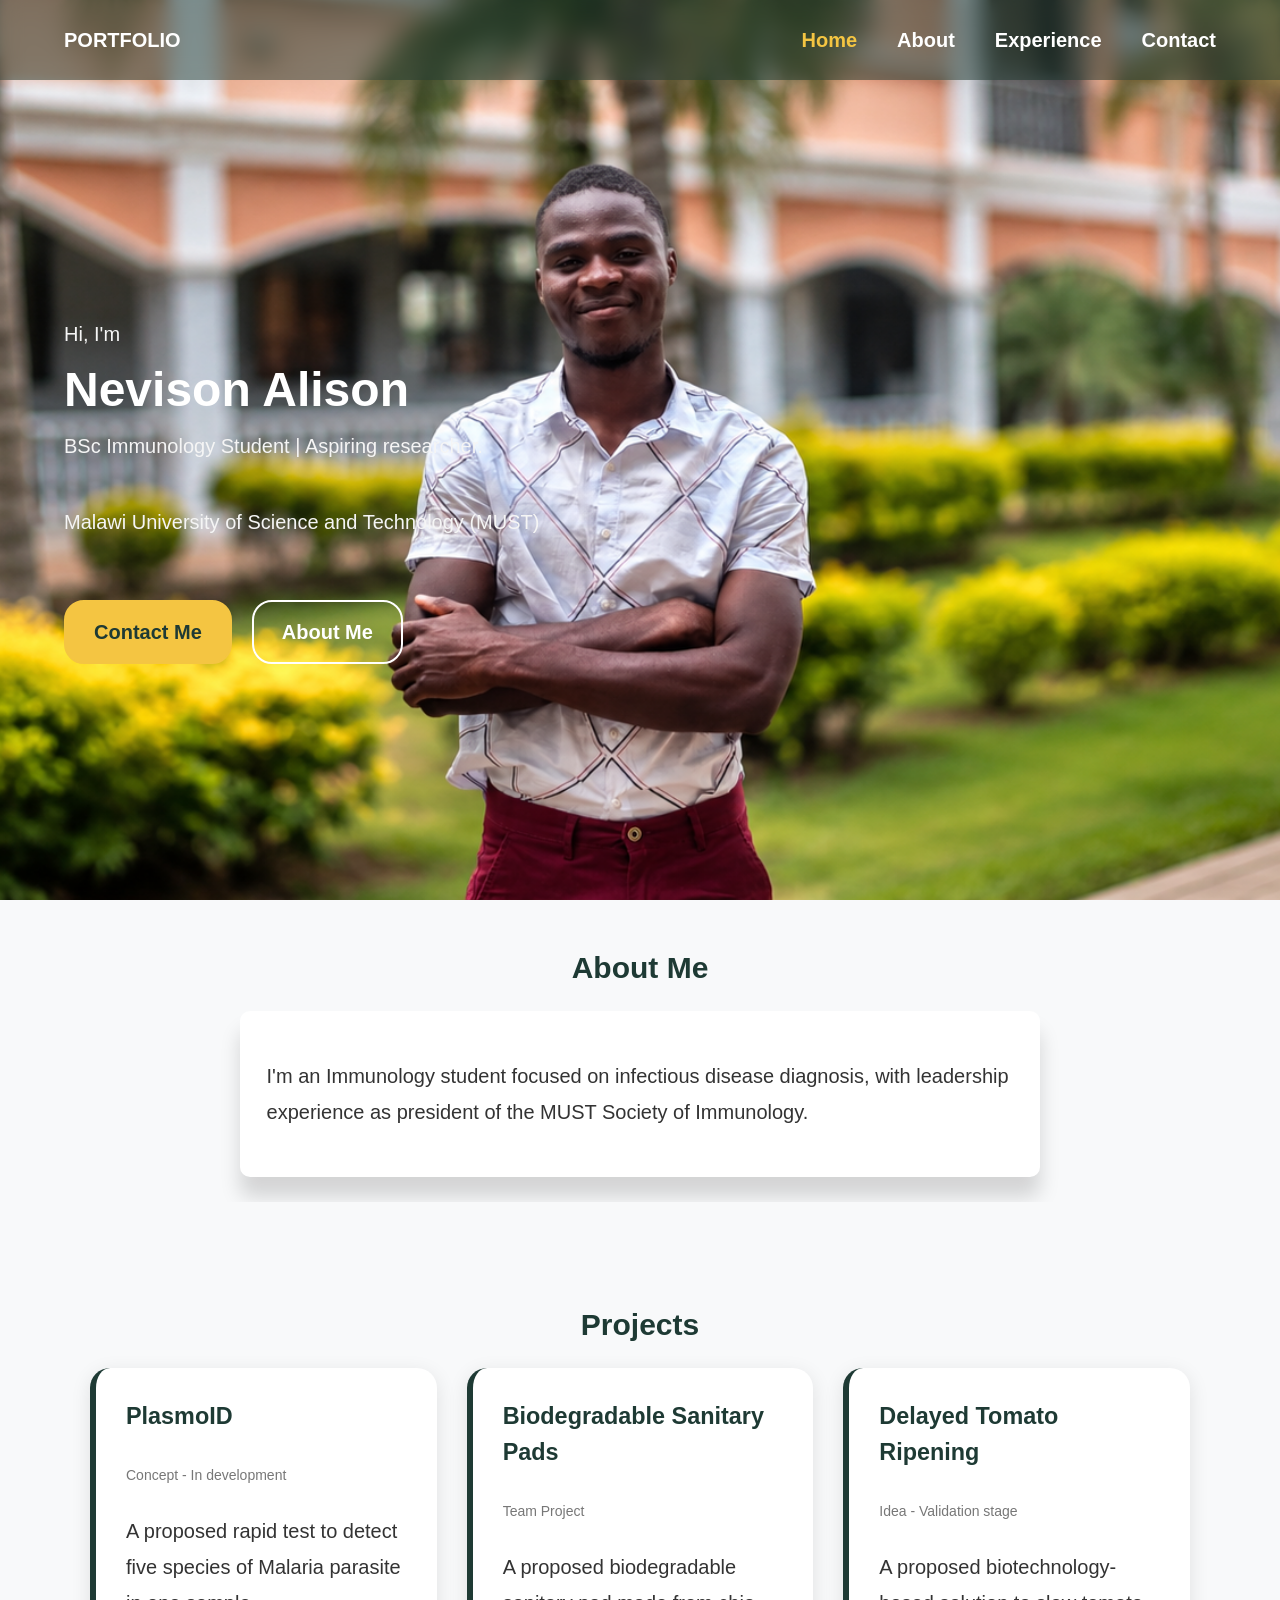
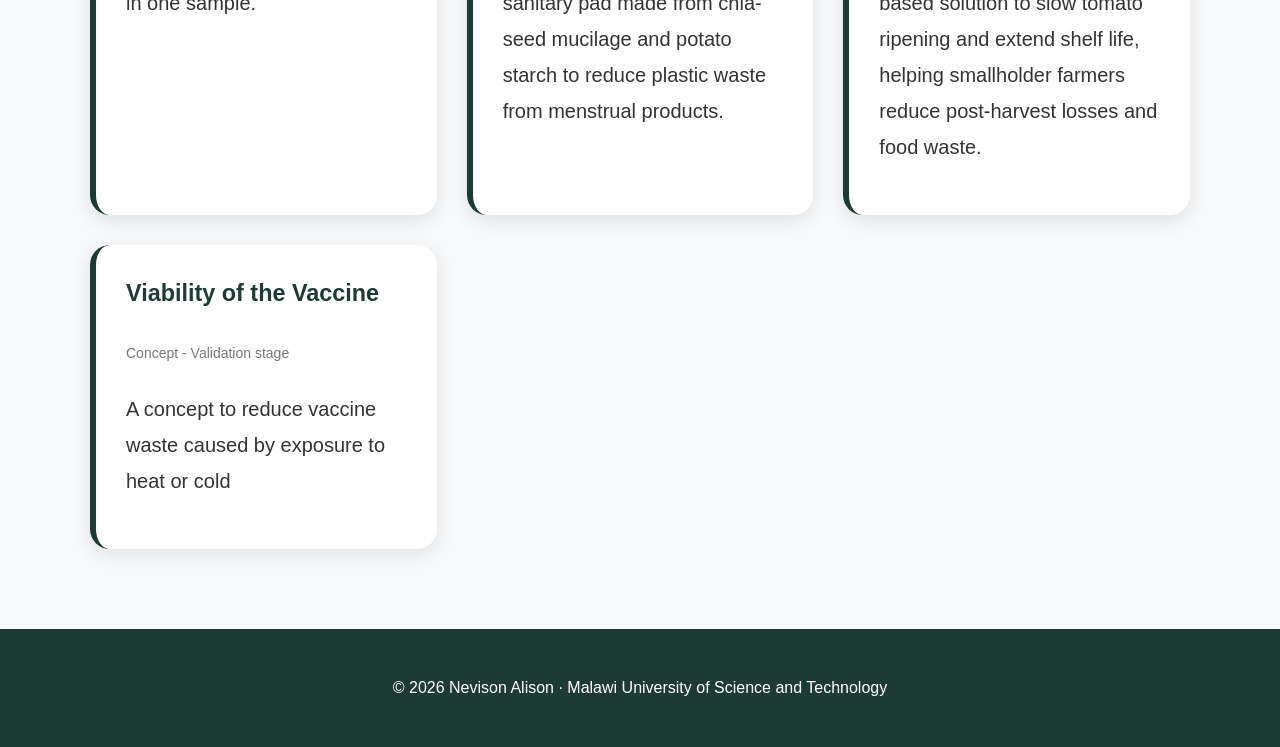
==== index.html @ 595ccbab "First version of my portfolio" ====
<!DOCTYPE html>
<html lang="en">
    <head>
        <meta charset="UTF-8">
        <meta name="viewport" content="width=device-width,initial-scale=1">
        <title>Nevison Alison | Immunology Student</title>
        <link rel="stylesheet" href="./styles/style.css">
    </head>
    <body>
        <header class="navbar-section">
            <h1 class="logo">PORTFOLIO</h1>
            <div class="nav-links">
                <a href="index.html" class="active">Home</a>
                <a href="about.html">About</a>
                <a href="experience.html">Experience</a>
                <a href="contact.html">Contact</a>
            </div>
            <button class="hamburger" aria-label="Open menu">☰</button>
        </header>


        <section class="hero">

            <p>Hi, I'm</p>
            <h1>Nevison Alison</h1>
            <p> BSc Immunology Student | Aspiring researcher.</p>
            <p>Malawi University of Science and Technology (MUST)</p>

            <div class="hero-buttons">
                <a href="contact.html" class="btn btn-primary"> Contact Me</a>
                <a href="#about" class="btn">About Me</a>
            </div>
        </section>
        <section class="about-me" id="about">
                <h2>About Me</h2>
                <div class="about-me-description">
                <p>
                    I'm an Immunology student focused on infectious disease diagnosis, with leadership experience as president of the MUST Society of Immunology.
                </p>
                </div>
        </section>

        <section class="projects" id="projects">
            <h2>Projects</h2>
            <div class = "project-grid">
                <article class="project-card">
                    <h3>PlasmoID</h3>
                    <p class ="status">Concept - In development</p>
                    <p>A proposed rapid test to detect five species of Malaria parasite in one sample.</p>
                </article>

                <article class="project-card">
                    <h3>Biodegradable Sanitary Pads</h3>
                    <p class="status">Team Project</p>
                    <p>A proposed biodegradable sanitary pad made from chia-seed mucilage and potato starch to reduce plastic waste from menstrual products.</p>
                </article>
                <article class="project-card">
                    <h3>Delayed Tomato Ripening </h3>
                    <p class="status">Idea - Validation stage</p>
                    <p> A proposed biotechnology-based solution to slow tomato ripening and extend shelf life, helping smallholder farmers reduce post-harvest losses and food waste.</p>
                </article>
                <article class=" project-card">
                    <h3>Viability of the Vaccine</h3>
                    <p class=" status">Concept - Validation stage</p>
                    <p> A concept to reduce vaccine waste caused by exposure to heat or cold</p>
                </article>
            </div>
        </section>
        <footer class="footer">
             <p>© 2026 Nevison Alison · Malawi University of Science and Technology</p>
        </footer>
        <script src="./styles/script.js"></script>
    </body>
</html>
---- styles/style.css ----
/* change a color here, it changes everywhere..these arevariables */
:root {
    --green: #1E3A34;
    --gold: #f4c542; 
    --light: #f8f9fa;
}
/* general styles  */
* {box-sizing: border-box;}

html {scroll-behavior: smooth;}

body {
    margin:0;
    font-family: Arial, Helvetica, sans-serif;
    background:var(--light);
    color: #333;
    font-size: 20px;
    min-height: 100vh;
    display: flex;
    flex-direction: column;
    line-height: 1.8em;
    
    
}
a {
    color: var(--green);
    font-weight: bold;
    text-decoration: none;
}

/* navbar styles */
.navbar-section{
    display: flex;
    justify-content: space-between;
    align-items: center;
    position: fixed;
    top: 0;
    left: 0;
    right: 0;
    z-index: 100;
    height: 80px;
    padding: 0 5%;
    
    
    
    background-color: rgba(30, 58, 50, 0.5);
    backdrop-filter: blur(10px);
}
.nav-links {
    display: flex;
    gap: 40px;
}
.nav-links a{
    transition: .3s;
    color: white;
}
.nav-links a:hover{
    color: var(--gold);
}
.logo {
    color: white;
    font-size: 20px;
}
.hero {
    min-height: 100vh;
    padding: 120px 5% 60px;
    display: flex;
    flex-direction: column;
    justify-content: center;
    background-image: url(./photos/background.png);
    background-repeat: no-repeat;
    background-position: center;
    color: whitesmoke;
    background-size: cover;

}
.hero h1{
    color: white;
    font-size: 48px;
    margin: 0;
}

/* reusable button */

.btn{
    display: inline-block;
    border: 2px solid white;
    border-radius: 20px;
    padding: 12px 28px;
    color: white;
    transition: .3s;
    

}
.hero-buttons{
    display: flex;
    gap: 20px;
    margin-top: 40px;
}
    
.btn:hover {
    transform: translateY(-5px);

}
.btn-primary {
    background: var(--gold);
    border-color: var(--gold);
    color: var(--green);
}
.about-me {
    padding: 2%;
    display: flex;
    flex-direction: column;
    align-items: center;
    scroll-margin-top: 80px;
}
.about-me h2 { color:var(--green)}
.about-me-description {
    max-width: 800px;
    border: 2px solid white;
    border-radius: 10px;
    background-color: white;
    box-shadow: 0 20px 20px rgb(0,0,0, .15);
    padding: 2%;
}
.hamburger {
    display: none;
    background: none;
    border: none;
    color: white;
    font-size: 32px;
    cursor: pointer;
}
/* project css */
.projects {
    padding: 80px 5%;
    background: var(--light);
}
.projects h2 {
    text-align: center;
    color: var(--green);
}
.project-grid {
    display: grid;
    grid-template-columns: repeat(auto-fit, minmax(280px,1fr));
    gap: 30px;
    max-width: 1100px;
    margin: 0 auto;

}
.project-card {
    padding: 30px;
    border-radius: 20px;
    border-left: 6px solid var(--green);
    background: white;
    box-shadow: 0 5px 20px rgba(0,0,0,.1);
    transition: .3s;

}
.project-card:hover {transform: translateY(-10px);}
.project-card h3 {margin-top: 0; color: var(--green);}
.status {font-size: 14px; color: #777;}

/* inner pages styles  */
.page{
    max-width: 1000px;
    margin: 0 auto;
    padding: 120px 5% 60px;
    flex: 1;
    width: 100%;
}
.page h1 {color: var(--green);}
.page h2 {color: var(--green);}
.active {color: var(--gold) !important}

.timeline-item {
    background: white;
    padding: 25px 30px;
    margin-bottom: 25px;
    border-left: 6px solid var(--green);
    border-radius: 10px;
    box-shadow: 0 5px 20px rgba(0,0,0,0.08);
}
.timeline-item h3 {
    margin: 0 0 5px;
    color: var(--green);
}
.timeline-item .meta {
    font-size: 14px;
    color: #777;
    margin: 0 0 12px;
}

.timeline-item ul {
    list-style-type: circle;
}
 /* footer styles  */

 .footer {
    background: var(--green);
    color: white;
    text-align: center;
    padding: 25px 5%;
    font-size: 16px;
}


@media (max-width: 768px) {
    /* rules here apply only when the screen is 768px wide or narrower */
    .hamburger {display:block;}
    .nav-links {
        display: none;
        position: absolute;
        top:80px;
        left: 0;
        right: 0;
        flex-direction: column;
        gap: 0;
        background: var(--green);
    }
    .nav-links a {padding: 16px 5%;}
    .nav-links.open {display: flex;}
    .hero h1 {font-size: 34px;}
}
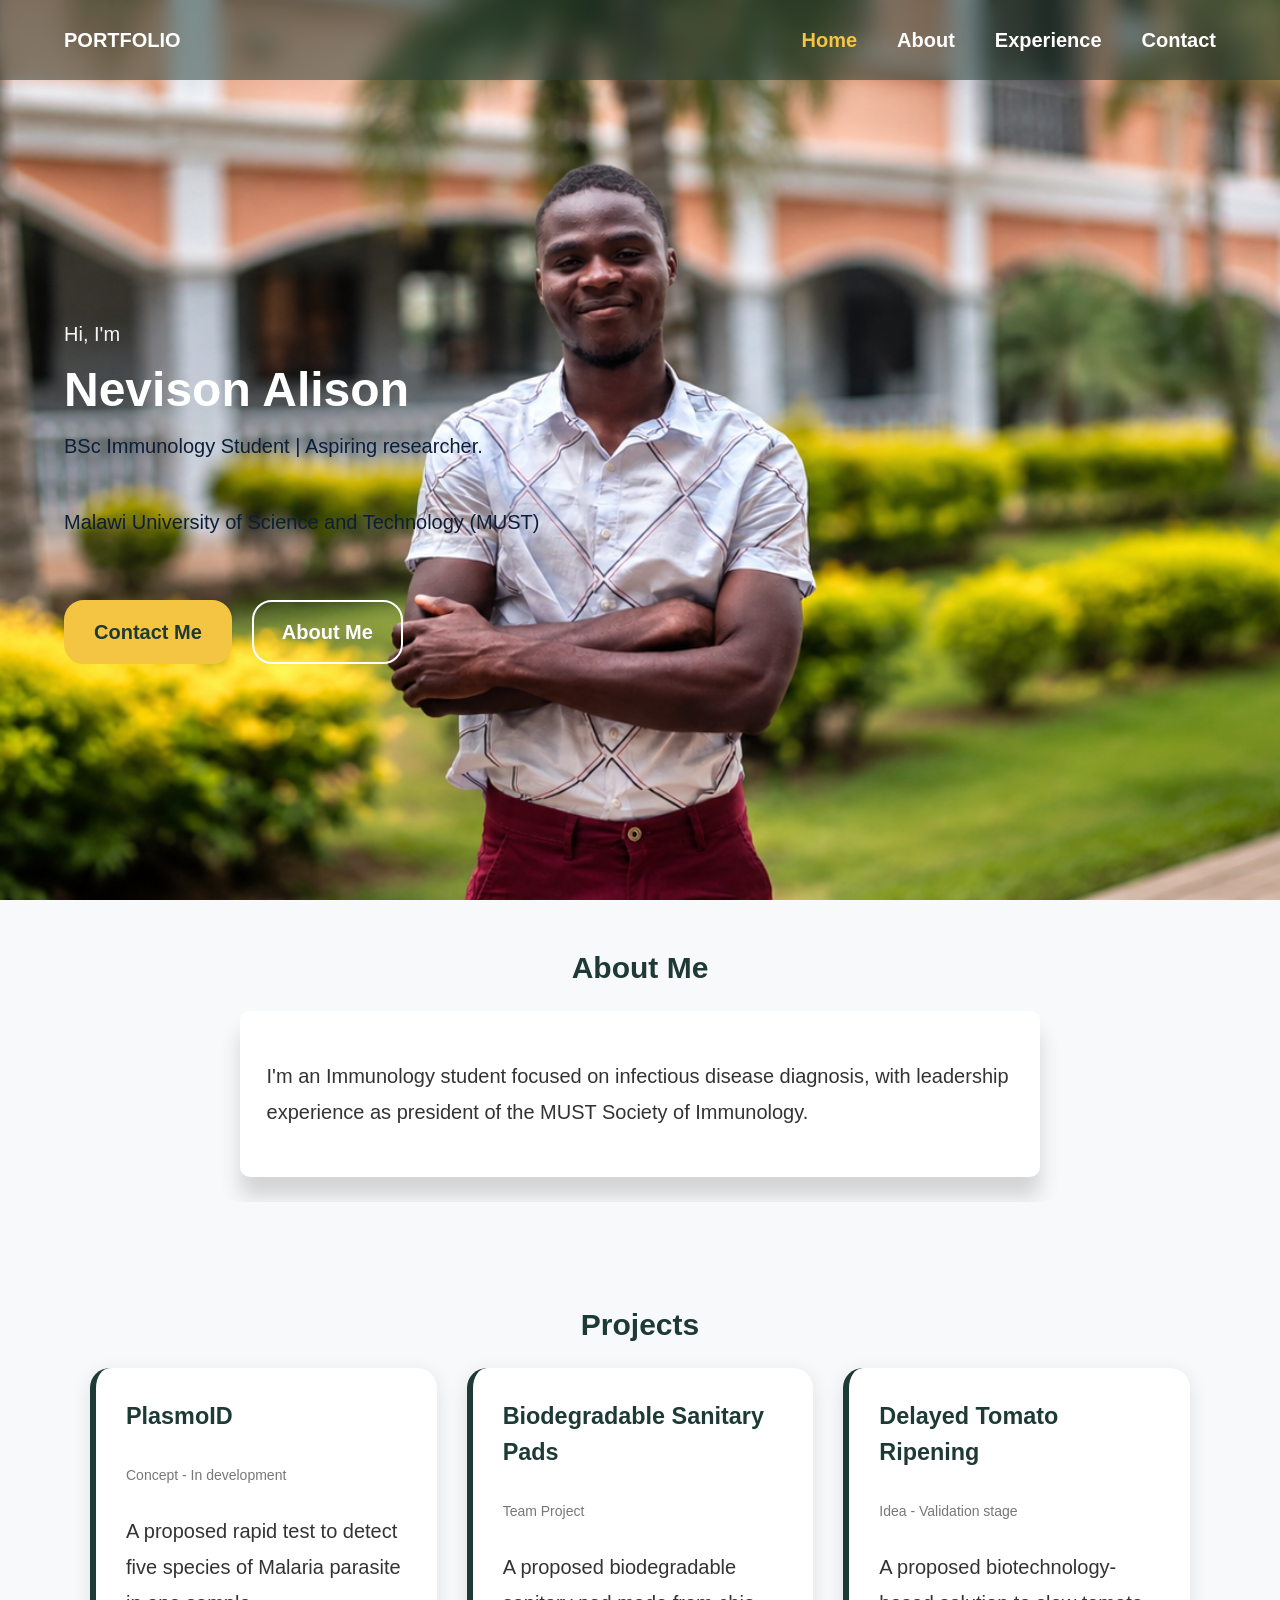
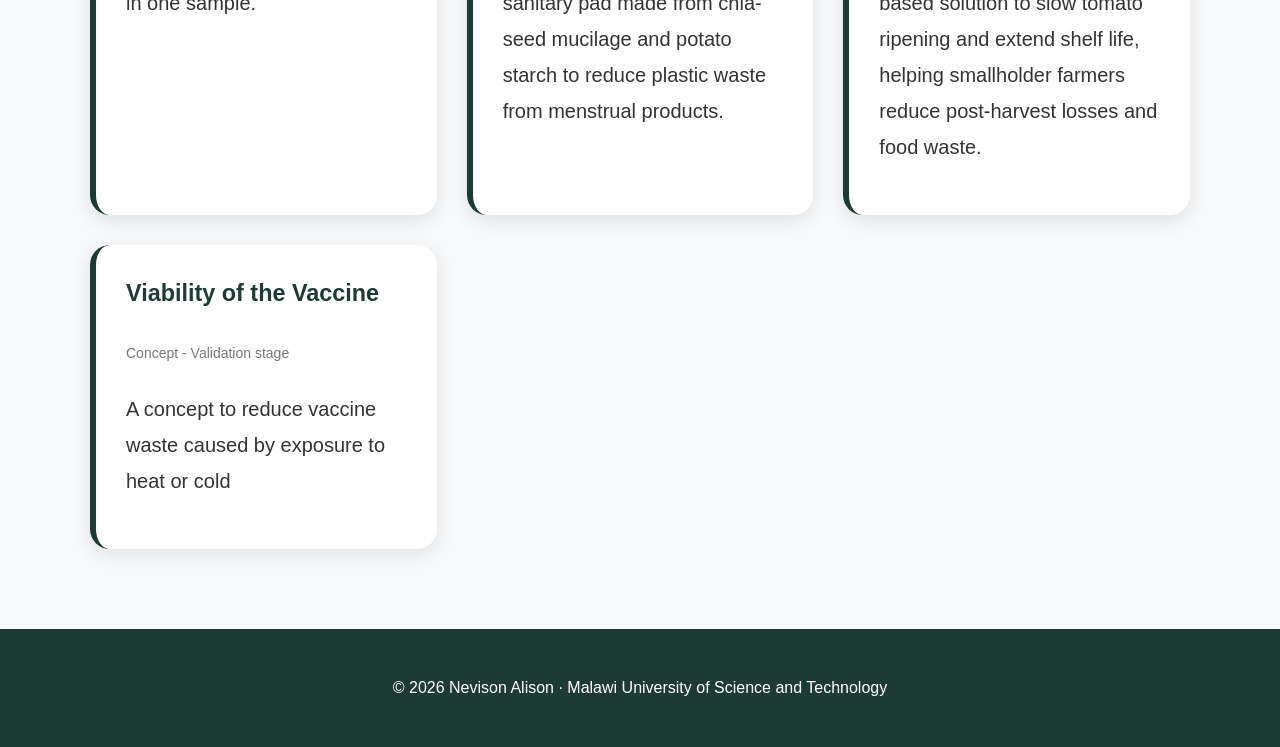
==== commit c7ab912b: "Fixed file names" ====
--- a/index.html
+++ b/index.html
@@ -23,8 +23,8 @@
 
             <p>Hi, I'm</p>
             <h1>Nevison Alison</h1>
-            <p> BSc Immunology Student | Aspiring researcher.</p>
-            <p>Malawi University of Science and Technology (MUST)</p>
+            <p class="descript"> BSc Immunology Student | Aspiring researcher.</p>
+            <p class="descript">Malawi University of Science and Technology (MUST)</p>
 
             <div class="hero-buttons">
                 <a href="contact.html" class="btn btn-primary"> Contact Me</a>
--- a/styles/style.css
+++ b/styles/style.css
@@ -122,6 +122,10 @@
     background-color: white;
     box-shadow: 0 20px 20px rgb(0,0,0, .15);
     padding: 2%;
+}
+
+.descript {
+    color: #0B1F3A;
 }
 .hamburger {
     display: none;
